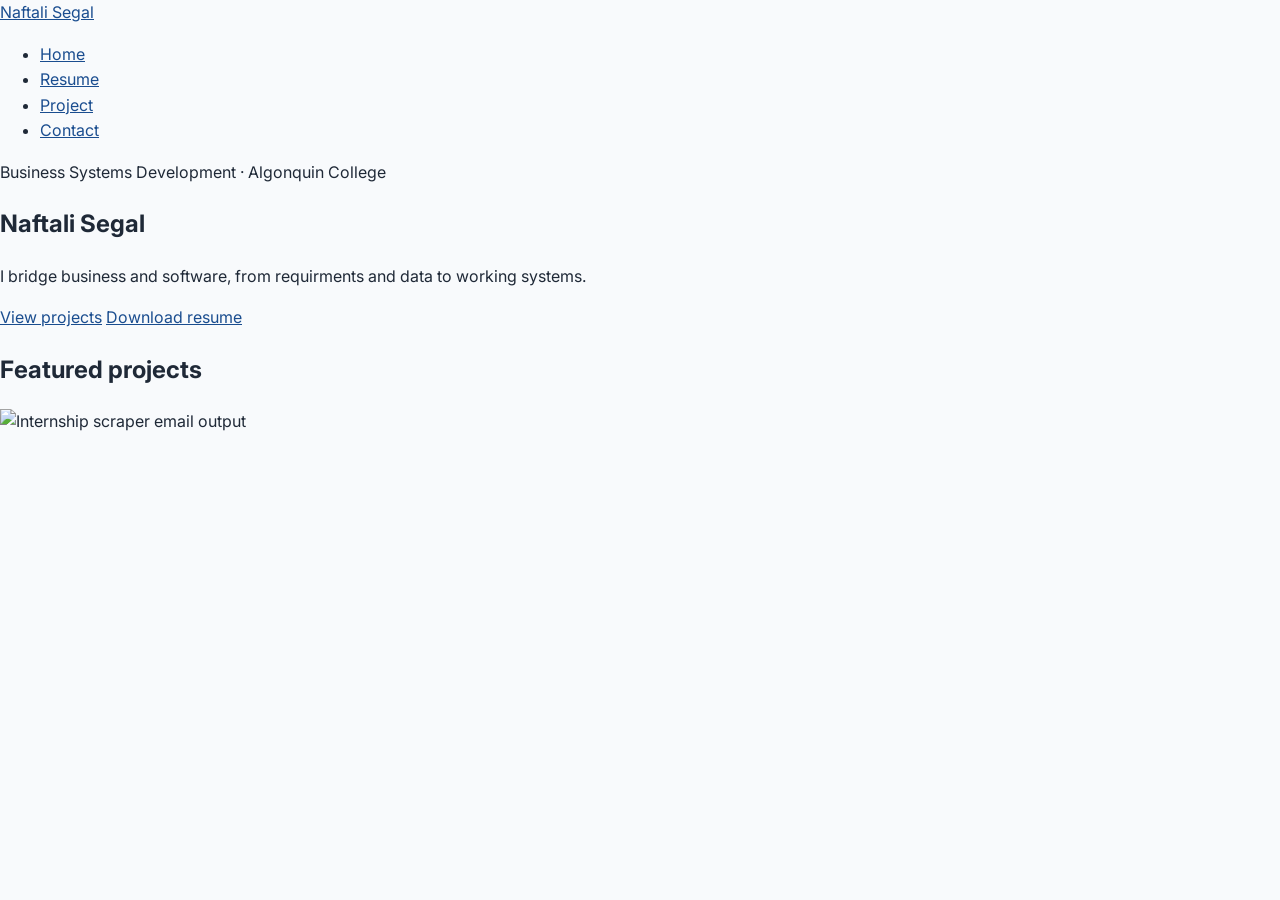
==== index.html @ e95741dc "Add homepage structure and design tokens" ====
<!doctype html>
<html lang="en">
  <head>
    <meta charset="UTF-8" />
    <meta name="viewport" content="width=device-width, initial-scale=1.0" />
    <title>Naftali Segal | Portfolio</title>

    <!-- Font from Google Fonts -->
    <link rel="preconnect" href="https://fonts.googleapis.com" />
    <link rel="preconnect" href="https://fonts.gstatic.com" crossorigin />
    <link
      href="https://fonts.googleapis.com/css2?family=Inter:wght@400;500;700&display=swap"
      rel="stylesheet"
    />
    <link rel="stylesheet" href="styles.css" />
  </head>
  <body>
    <!-- === Header + Nav === -->
    <header class="site-header">
        <a href="index.html" class="logo">Naftali Segal</a>
        <nav>
            <ul class="nav-list">
                <li><a href="index.html" class="active">Home</a></li>
                <li><a href="#">Resume</a></li>
                <li><a href="#">Project</a></li>
                <li><a href="#">Contact</a></li>
            </ul>
        </nav>
    </header>
    <main>
        <!-- === Hero === -->
         <section class="hero">
            <p class="eyebrow">Business Systems Development · Algonquin College</p>
            <h1>Naftali Segal</h1>
            <p class="tagline">
                I bridge business and software, from requirments and data to working systems.
            </p>
            <div class="hero-buttons">
                <a href="#" class="btn btn-primary">View projects</a>
                <a href="#" class="btn btn-secondary">Download resume</a>
            </div>
         </section>

         <!-- === Featured projects === -->
          <section class="projects">
            <h2>Featured projects</h2>
            <div class="card-grid">
                <article class="card">
                    <img src="scraper.png" alt="Internship scraper email output" class="card-img">
                    
                </article>
            </div>
          </section>
    </main>
  </body>
</html>
---- styles.css ----
/* === Design Tokens === */
:root {
    --color-primary: #1a4d8f;
    --color-accent: #0f766e;
    --color-text: #1f2937;
    --color-muted: #4b5563;
    --color-border: #e5e7eb;
    --color-bg: #f8fafc;
    --color-surface: #ffffff;
    --color-footer: #0f172a;

    --font-main: "Inter", Arial, sans-serif;
    --radius: 8px;
}

/* === Base === */
* {
    box-sizing: border-box;
}

body {
    margin: 0;
    font-family: var(--font-main);
    color: var(--color-text);
    background-color: var(--color-bg);
    line-height: 1.6;
}

a {
    color: var(--color-primary);
}
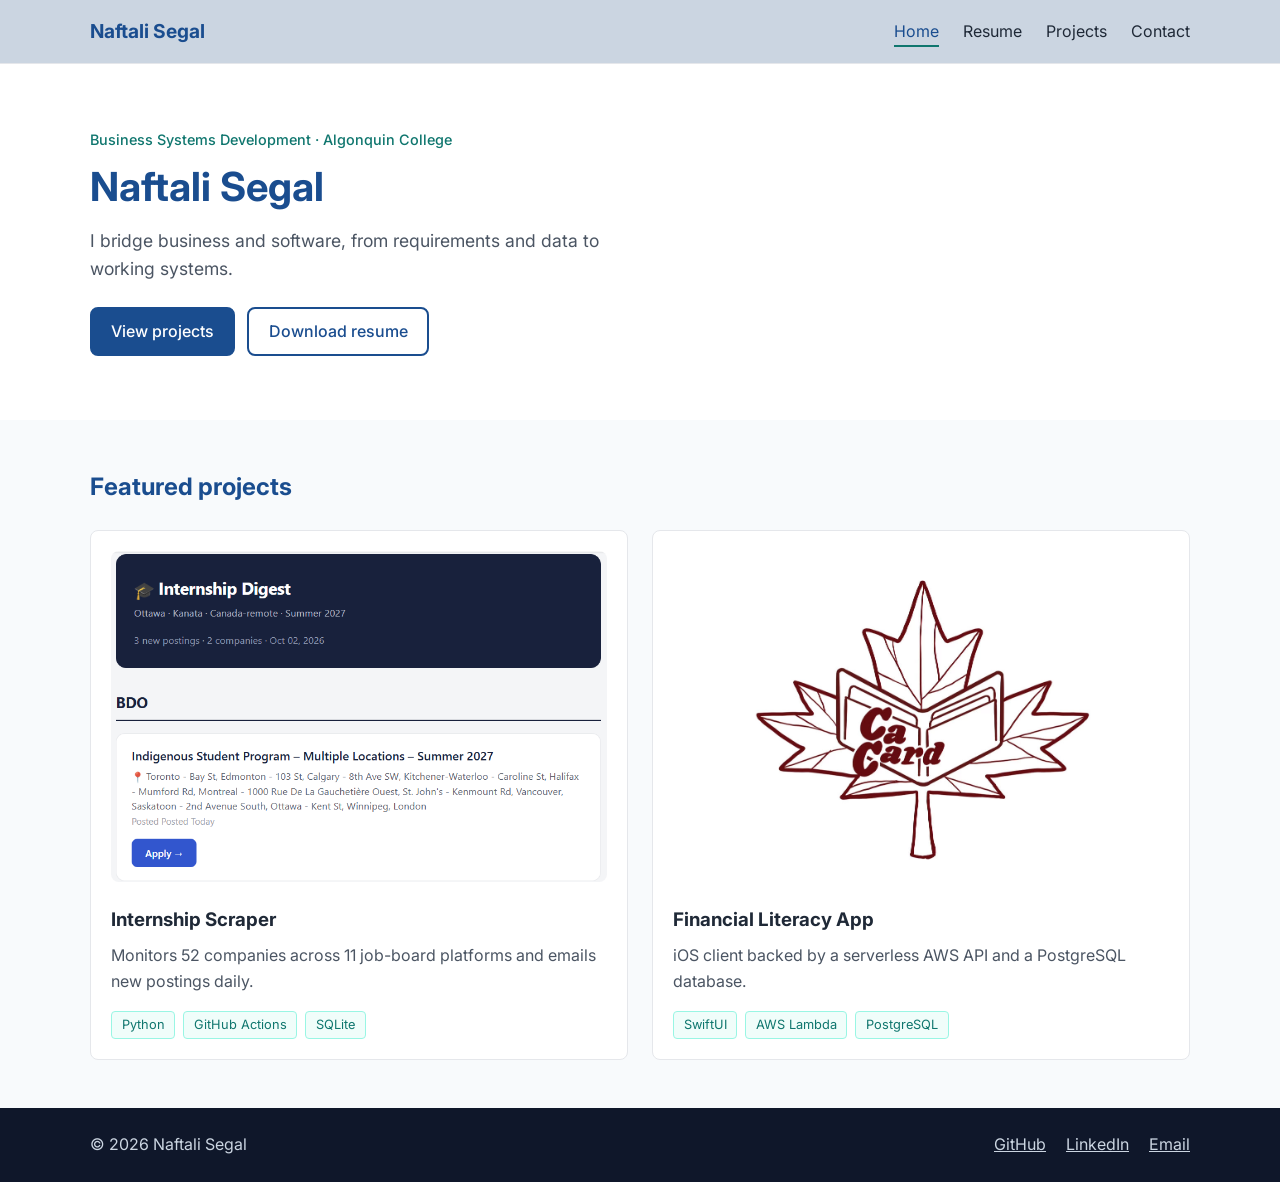
==== commit 7366b7aa: "Style homepage components, add project images and layout container" ====
--- a/index.html
+++ b/index.html
@@ -17,40 +17,90 @@
   <body>
     <!-- === Header + Nav === -->
     <header class="site-header">
-        <a href="index.html" class="logo">Naftali Segal</a>
-        <nav>
-            <ul class="nav-list">
-                <li><a href="index.html" class="active">Home</a></li>
-                <li><a href="#">Resume</a></li>
-                <li><a href="#">Project</a></li>
-                <li><a href="#">Contact</a></li>
-            </ul>
-        </nav>
+      <a href="index.html" class="logo">Naftali Segal</a>
+      <nav>
+        <ul class="nav-list">
+          <li><a href="index.html" class="active">Home</a></li>
+          <li><a href="#">Resume</a></li>
+          <li><a href="#">Projects</a></li>
+          <li><a href="#">Contact</a></li>
+        </ul>
+      </nav>
     </header>
     <main>
-        <!-- === Hero === -->
-         <section class="hero">
-            <p class="eyebrow">Business Systems Development · Algonquin College</p>
-            <h1>Naftali Segal</h1>
-            <p class="tagline">
-                I bridge business and software, from requirments and data to working systems.
+      <!-- === Hero === -->
+      <section class="hero">
+        <p class="eyebrow">
+          Business Systems Development &middot; Algonquin College
+        </p>
+        <h1>Naftali Segal</h1>
+        <p class="tagline">
+          I bridge business and software, from requirements and data to working
+          systems.
+        </p>
+        <div class="hero-buttons">
+          <a href="#" class="btn btn-primary">View projects</a>
+          <a href="#" class="btn btn-secondary">Download resume</a>
+        </div>
+      </section>
+
+      <!-- === Featured projects === -->
+      <section class="projects">
+        <h2>Featured projects</h2>
+        <div class="card-grid">
+          <article class="card">
+            <img
+              src="images/scraper.png"
+              alt="Internship scraper email output"
+              class="card-img"
+            />
+            <h3>Internship Scraper</h3>
+            <p>
+              Monitors 52 companies across 11 job-board platforms and emails new
+              postings daily.
             </p>
-            <div class="hero-buttons">
-                <a href="#" class="btn btn-primary">View projects</a>
-                <a href="#" class="btn btn-secondary">Download resume</a>
-            </div>
-         </section>
+            <ul class="tags">
+              <li>Python</li>
+              <li>GitHub Actions</li>
+              <li>SQLite</li>
+            </ul>
+          </article>
 
-         <!-- === Featured projects === -->
-          <section class="projects">
-            <h2>Featured projects</h2>
-            <div class="card-grid">
-                <article class="card">
-                    <img src="scraper.png" alt="Internship scraper email output" class="card-img">
-                    
-                </article>
-            </div>
-          </section>
+          <article class="card">
+            <img
+              src="images/cacard-logo.png"
+              alt="CaCard app logo"
+              class="card-img"
+            />
+            <h3>Financial Literacy App</h3>
+            <p>
+              iOS client backed by a serverless AWS API and a PostgreSQL
+              database.
+            </p>
+            <ul class="tags">
+              <li>SwiftUI</li>
+              <li>AWS Lambda</li>
+              <li>PostgreSQL</li>
+            </ul>
+          </article>
+        </div>
+      </section>
     </main>
+
+    <!-- === Footer === -->
+    <footer class="site-footer">
+      <p>&copy; 2026 Naftali Segal</p>
+      <ul class="footer-links">
+        <li>
+          <a href="https://github.com/Naftali-S" target="_blank">GitHub</a>
+        </li>
+        <li>
+          <a href="https://linkedin.com/in/naftali-segal" target="_blank"
+            >LinkedIn</a
+          >
+        </li>
+        <li><a href="mailto:naftalisegals@gmail.com">Email</a></li>
+      </ul>
+    </footer>
   </body>
 </html>
--- a/styles.css
+++ b/styles.css
@@ -8,6 +8,10 @@
     --color-bg: #f8fafc;
     --color-surface: #ffffff;
     --color-footer: #0f172a;
+    --color-footer-text: #cbd5e1;
+    --color-accent-light: #f0fdfa;
+    --color-accent-border: #99f6e4;
+    --color-header-bg: #cbd5e1;
 
     --font-main: "Inter", Arial, sans-serif;
     --radius: 8px;
@@ -17,6 +21,7 @@
 * {
     box-sizing: border-box;
 }
+
 
 body {
     margin: 0;
@@ -26,6 +31,220 @@
     line-height: 1.6;
 }
 
+
 a {
     color: var(--color-primary);
+}
+
+/* === Header + Nav === */
+.site-header {
+    display: flex;
+    justify-content: space-between;
+    align-items: center;
+    flex-wrap: wrap;
+    gap: 0.75rem;
+    padding: 1rem 2rem;
+    background-color: var(--color-header-bg);
+    border-bottom: 1px solid var(--color-border);
+}
+
+.logo {
+    font-size: 1.2rem;
+    font-weight: 700;
+    color: var(--color-primary);
+    text-decoration: none;
+}
+
+.nav-list {
+    display: flex;
+    gap: 1.5rem;
+    list-style: none;
+    margin: 0;
+    padding: 0;
+}
+
+.nav-list a {
+    color: var(--color-text);
+    text-decoration: none;
+    padding-bottom: 0.25rem;
+}
+
+.nav-list a:hover,
+/*groups 2 selectors to share 1 rule*/
+.nav-list a.active {
+    color: var(--color-primary);
+    border-bottom: 2px solid var(--color-accent);
+}
+
+/* === Hero === */
+.hero {
+    padding: 4rem 2rem;
+    background-color: var(--color-surface);
+}
+
+.eyebrow {
+    margin: 0;
+    font-size: 0.9rem;
+    font-weight: 500;
+    color: var(--color-accent);
+}
+
+.hero h1 {
+    margin: 0.25rem 0 0.5rem;
+    font-size: 2.5rem;
+    color: var(--color-primary);
+}
+
+.tagline {
+    max-width: 550px;
+    margin: 0 0 1.5rem;
+    font-size: 1.1rem;
+    color: var(--color-muted);
+}
+
+/* === Buttons === */
+.btn {
+    display: inline-block;
+    padding: 0.6rem 1.2rem;
+    border-radius: var(--radius);
+    font-weight: 500;
+    text-decoration: none;
+    border: 2px solid var(--color-primary);
+}
+
+.btn-primary {
+    background-color: var(--color-primary);
+    color: var(--color-surface);
+}
+
+.btn-secondary {
+    background-color: transparent;
+    color: var(--color-primary);
+}
+
+.btn+.btn {
+    /*A button that comes after another button*/
+    margin-left: 0.5rem;
+}
+
+/* === Projects ===*/
+.projects {
+    padding: 3rem 2rem;
+}
+
+.projects h2 {
+    margin: 0 0 1.5rem;
+    color: var(--color-primary);
+}
+
+.card-grid {
+    display: grid;
+    grid-template-columns: repeat(auto-fit, minmax(260px, 1fr));
+    gap: 1.5rem;
+    /*fi tas many columns as possible with min 260px and equally 
+    distributed leftover space*/
+}
+
+/* === Card === */
+.card {
+    background-color: var(--color-surface);
+    border: 1px solid var(--color-border);
+    border-radius: var(--radius);
+    padding: 1.25rem;
+}
+
+.card-img {
+    width: 100%;
+    aspect-ratio: 3 / 2;
+    object-fit: cover;
+    object-position: top;
+    border-radius: var(--radius);
+    margin-bottom: 1rem;
+}
+
+.card h3 {
+    margin: 0 0 0.5rem;
+}
+
+.card p {
+    margin: 0 0 1rem;
+    color: var(--color-muted);
+}
+
+.tags {
+    display: flex;
+    flex-wrap: wrap;
+    gap: 0.5rem;
+    list-style: none;
+    margin: 0;
+    padding: 0;
+}
+
+.tags li {
+    font-size: 0.8rem;
+    padding: 0.2rem 0.6rem;
+    border-radius: 4px;
+    color: var(--color-accent);
+    background-color: var(--color-accent-light);
+    border: 1px solid var(--color-accent-border);
+}
+
+/* === Footer === */
+.site-footer {
+    display: flex;
+    justify-content: space-between;
+    align-items: center;
+    flex-wrap: wrap;
+    gap: 0.75rem;
+    padding: 1.5rem 2rem;
+    background-color: var(--color-footer);
+    color: var(--color-footer-text);
+}
+
+.site-footer p {
+    margin: 0;
+}
+
+.footer-links {
+    display: flex;
+    gap: 1.25rem;
+    list-style: none;
+    margin: 0;
+    padding: 0;
+}
+
+.footer-links a {
+    color: var(--color-footer-text);
+}
+
+.footer-links a:hover {
+    color: var(--color-surface);
+}
+
+/* === Layout container === */
+.site-header,
+.hero,
+.projects,
+.site-footer {
+    padding-left: max(2rem, calc((100% - 1100px) / 2));
+    padding-right: max(2rem, calc((100% - 1100px) / 2));
+}
+
+/* === Phones === */
+@media screen and (max-width: 600px) {
+
+    .site-header,
+    .site-footer {
+        flex-direction: column;
+        text-align: center;
+    }
+
+    .hero,
+    .projects {
+        padding: 2.5rem 1.25rem;
+    }
+
+    .hero h1 {
+        font-size: 2rem;
+    }
 }
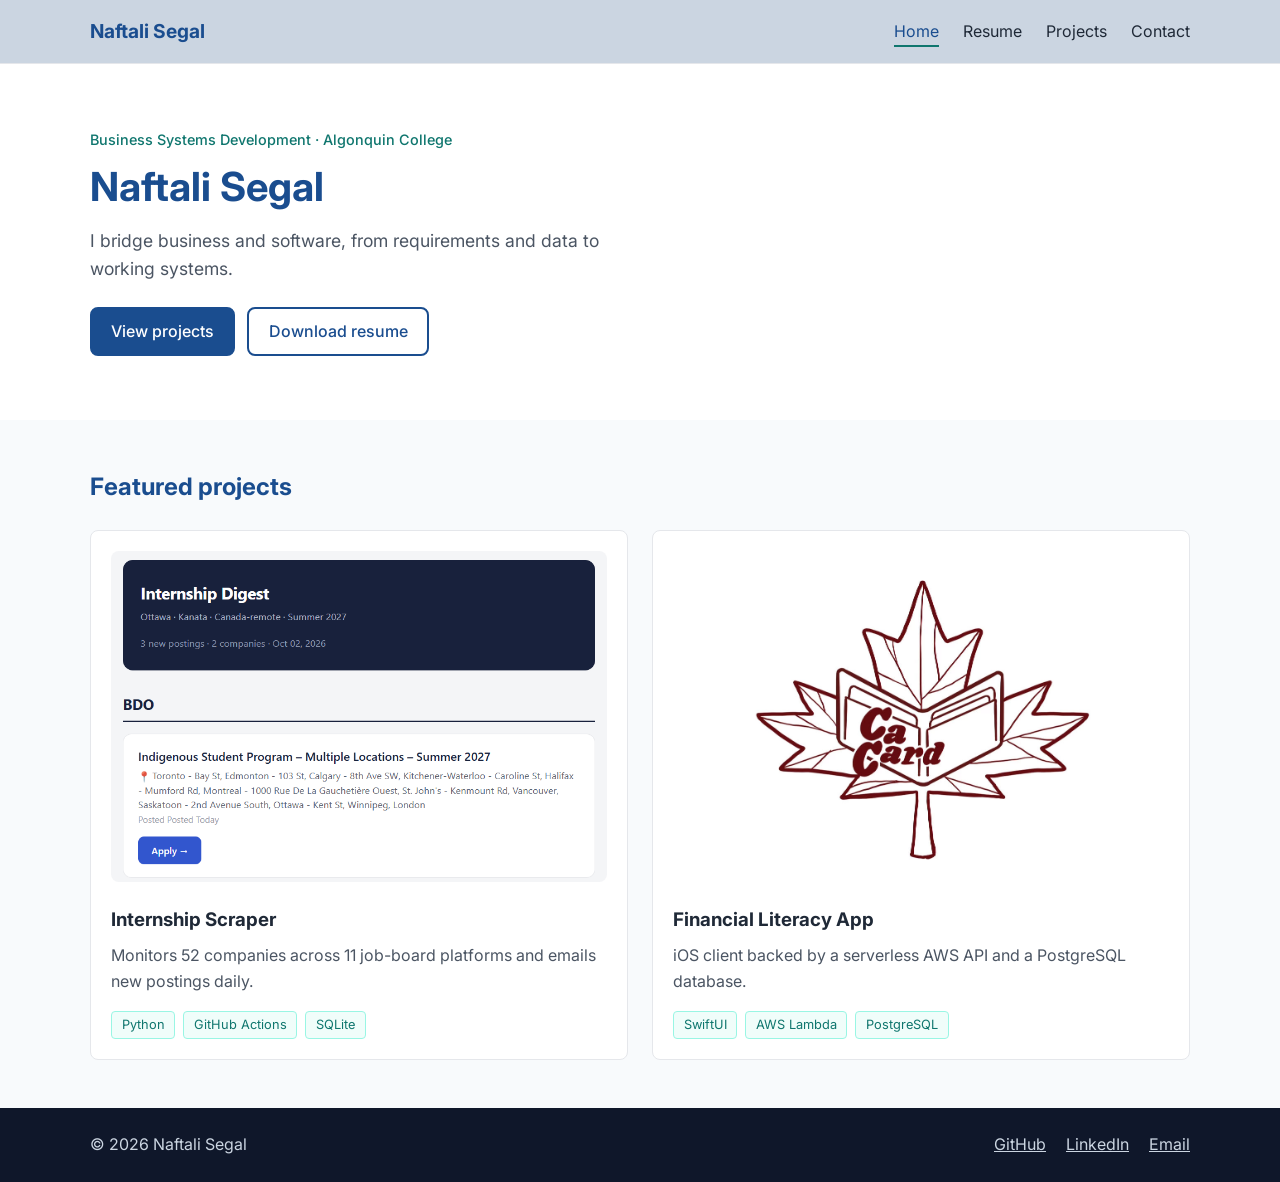
==== commit 7f589efd: "Restyle resume page with design system" ====
--- a/index.html
+++ b/index.html
@@ -21,7 +21,7 @@
       <nav>
         <ul class="nav-list">
           <li><a href="index.html" class="active">Home</a></li>
-          <li><a href="#">Resume</a></li>
+          <li><a href="resume.html">Resume</a></li>
           <li><a href="#">Projects</a></li>
           <li><a href="#">Contact</a></li>
         </ul>
--- a/styles.css
+++ b/styles.css
@@ -221,6 +221,113 @@
     color: var(--color-surface);
 }
 
+/* === Resume page === */
+.resume {
+    max-width: 850px;
+    margin: 2rem auto;
+    padding: 2.5rem 3rem;
+    background-color: var(--color-surface);
+    border: 1px solid var(--color-border);
+    border-radius: var(--radius);
+}
+
+.resume header {
+    text-align: center;
+    margin-bottom: 1.5rem;
+}
+
+.resume h1 {
+    margin: 0;
+    font-size: 2.2rem;
+    color: var(--color-primary);
+}
+
+.contact {
+    display: flex;
+    flex-wrap: wrap;
+    justify-content: center;
+    gap: 0.25rem 0.75rem;
+    list-style: none;
+    margin: 0.5rem 0 1rem;
+    padding: 0;
+    color: var(--color-muted);
+}
+
+.contact li + li::before {
+    content: "|";
+    margin-right: 0.75rem;
+    color: var(--color-border);
+}
+
+.summary {
+    margin: 0;
+    text-align: left;
+    color: var(--color-muted);
+}
+
+.resume h2 {
+    margin: 1.5rem 0 0.75rem;
+    padding-bottom: 0.2rem;
+    font-size: 1.1rem;
+    text-transform: uppercase;
+    letter-spacing: 0.05em;
+    color: var(--color-primary);
+    border-bottom: 2px solid var(--color-accent);
+}
+
+.entry {
+    margin-bottom: 1rem;
+}
+
+.entry-header {
+    display: flex;
+    justify-content: space-between;
+    align-items: baseline;
+    flex-wrap: wrap;
+    gap: 0 1rem;
+}
+
+.resume h3 {
+    margin: 0;
+    font-size: 1rem;
+}
+
+.role {
+    font-weight: normal;
+}
+
+.meta {
+    font-style: italic;
+    color: var(--color-muted);
+}
+
+.entry p {
+    margin: 0.3rem 0;
+}
+
+.entry ul {
+    margin: 0.3rem 0 0;
+    padding-left: 1.25rem;
+}
+
+.entry li {
+    margin-bottom: 0.2rem;
+}
+
+.skills dt {
+    float: left;
+    margin-right: 0.4rem;
+    font-weight: 700;
+}
+
+.skills dt::after {
+    content: ":";
+}
+
+.skills dd {
+    margin: 0 0 0.3rem;
+}
+
 /* === Layout container === */
 .site-header,
 .hero,
@@ -247,4 +354,15 @@
     .hero h1 {
         font-size: 2rem;
     }
+
+        .resume {
+        margin: 0;
+        padding: 1.25rem;
+        border: none;
+        border-radius: 0;
+    }
+
+    .entry-header {
+        flex-direction: column;
+    }
 }
